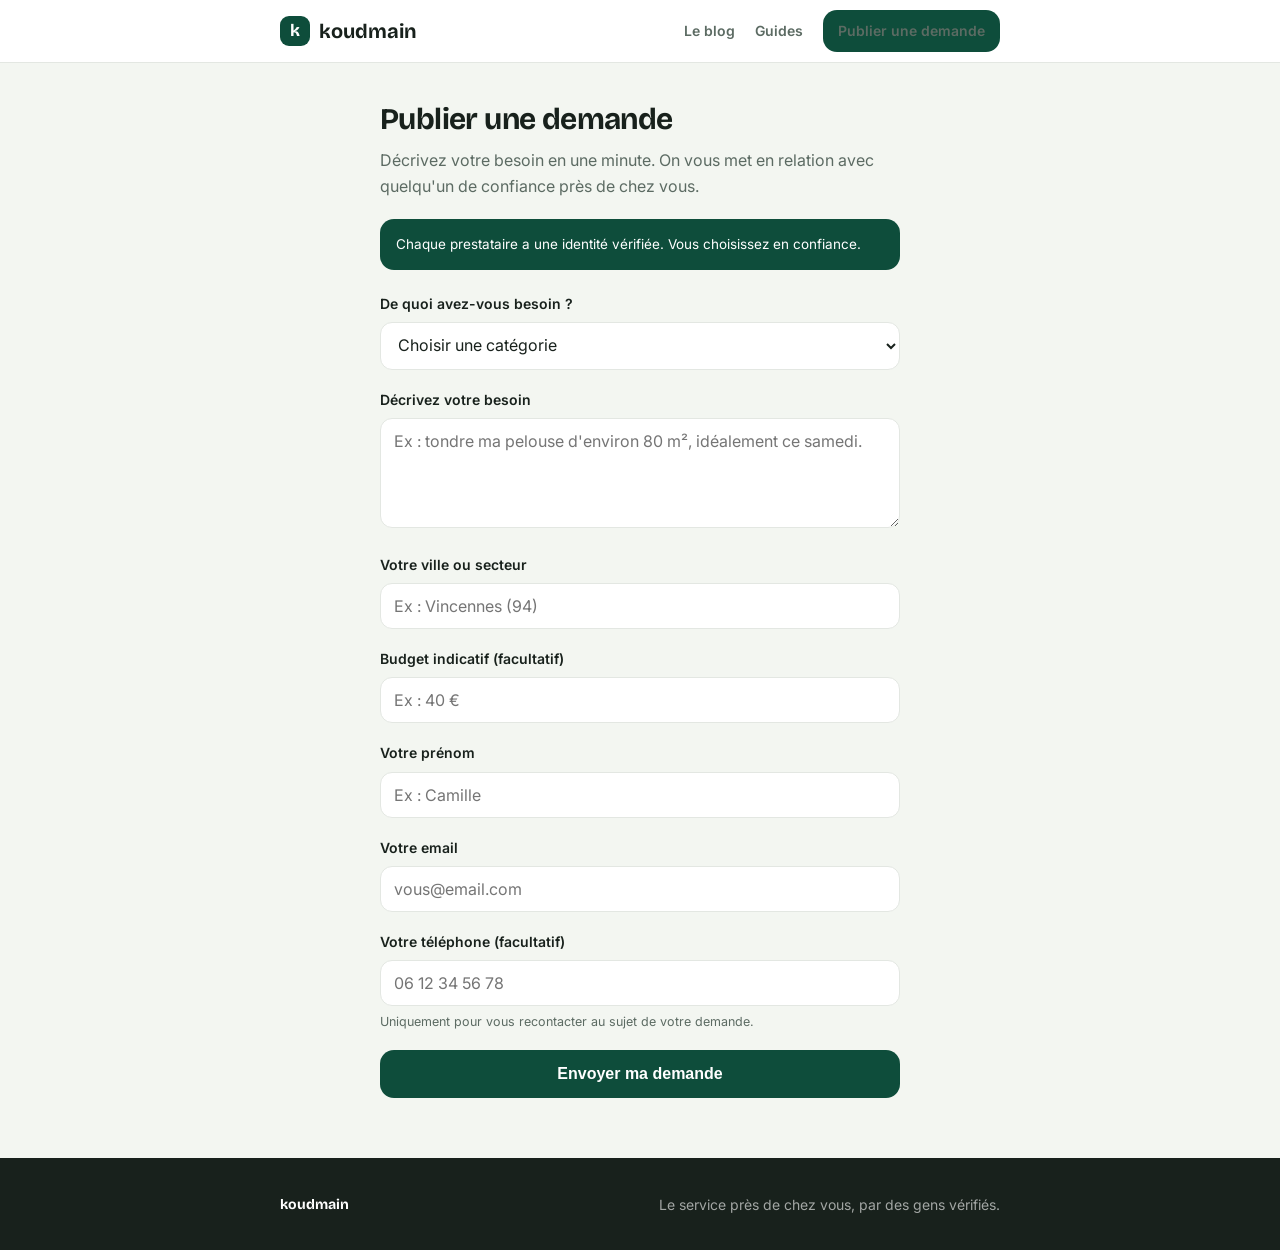
==== demande.html @ 16793ed7 "Add files via upload" ====
<!DOCTYPE html>
<html lang="fr">
<head>
<meta charset="utf-8">
<meta name="viewport" content="width=device-width, initial-scale=1">
<title>Publier une demande de service près de chez vous</title>
<meta name="description" content="Décrivez votre besoin en une minute. Un coup de main de confiance près de chez vous, par des gens vérifiés.">
<link rel="canonical" href="https://koudmain.app/demande.html">
<meta property="og:type" content="website">
<meta property="og:title" content="Publier une demande de service près de chez vous">
<meta property="og:description" content="Décrivez votre besoin en une minute, on s'occupe du reste.">
<meta property="og:url" content="https://koudmain.app/demande.html">
<meta name="twitter:card" content="summary_large_image">
<link rel="preconnect" href="https://fonts.googleapis.com">
<link rel="preconnect" href="https://fonts.gstatic.com" crossorigin>
<link href="https://fonts.googleapis.com/css2?family=Bricolage+Grotesque:opsz,wght@12..96,600;12..96,700&family=Inter:wght@400;500;600;700&display=swap" rel="stylesheet">
<link rel="stylesheet" href="assets/style.css">
<style>
.form-wrap{max-width:560px}
.field{margin-bottom:18px}
.field label{display:block;font-size:14px;font-weight:600;color:var(--ink);margin-bottom:7px}
.field input,.field select,.field textarea{width:100%;border:1.5px solid var(--line);border-radius:12px;padding:12px 13px;font-size:16px;font-family:inherit;color:var(--ink);background:var(--surface);outline:none}
.field input:focus,.field select:focus,.field textarea:focus{border-color:var(--pine)}
.field textarea{min-height:110px;resize:vertical}
.field .hint{font-size:12.5px;color:var(--muted);margin-top:6px}
.submit{width:100%;background:var(--pine);color:#fff;border:none;border-radius:14px;padding:15px;font-size:16px;font-weight:600;cursor:pointer}
.submit:hover{filter:brightness(1.05)}
.hp{position:absolute;left:-9999px}
.reassure{display:flex;gap:10px;align-items:center;background:var(--pine);color:#fff;border-radius:14px;padding:14px 16px;margin-bottom:22px;font-size:13.5px}
</style>
</head>
<body>
<header class="site">
<div class="wrap">
<a class="logo" href="index.html"><span class="mark">k</span><span class="name">koudmain</span></a>
<nav class="nav">
<a href="index.html">Le blog</a>
<a href="guides/service-a-domicile-de-confiance.html">Guides</a>
<a class="btn" href="/demande.html">Publier une demande</a>
</nav>
</div>
</header>

<main>
<div class="wrap form-wrap">
<h1 class="disp" style="font-size:30px;margin:6px 0 10px">Publier une demande</h1>
<p style="color:var(--muted);font-size:16px;margin:0 0 20px">Décrivez votre besoin en une minute. On vous met en relation avec quelqu'un de confiance près de chez vous.</p>

<div class="reassure"><span>Chaque prestataire a une identité vérifiée. Vous choisissez en confiance.</span></div>

<form name="demande" method="POST" action="/merci.html" data-netlify="true" netlify-honeypot="bot-field">
<input type="hidden" name="form-name" value="demande">
<p class="hp"><label>Ne pas remplir : <input name="bot-field"></label></p>

<div class="field">
<label for="categorie">De quoi avez-vous besoin ?</label>
<select id="categorie" name="categorie" required>
<option value="">Choisir une catégorie</option>
<option>Jardinage</option>
<option>Bricolage</option>
<option>Ménage</option>
<option>Déménagement</option>
<option>Réparation</option>
<option>Entretien auto</option>
<option>Ongles et soins</option>
<option>Autre</option>
</select>
</div>

<div class="field">
<label for="description">Décrivez votre besoin</label>
<textarea id="description" name="description" placeholder="Ex : tondre ma pelouse d'environ 80 m², idéalement ce samedi." required></textarea>
</div>

<div class="field">
<label for="ville">Votre ville ou secteur</label>
<input id="ville" name="ville" type="text" placeholder="Ex : Vincennes (94)" required>
</div>

<div class="field">
<label for="budget">Budget indicatif (facultatif)</label>
<input id="budget" name="budget" type="text" placeholder="Ex : 40 €">
</div>

<div class="field">
<label for="prenom">Votre prénom</label>
<input id="prenom" name="prenom" type="text" placeholder="Ex : Camille" required>
</div>

<div class="field">
<label for="email">Votre email</label>
<input id="email" name="email" type="email" placeholder="vous@email.com" required>
</div>

<div class="field">
<label for="telephone">Votre téléphone (facultatif)</label>
<input id="telephone" name="telephone" type="tel" placeholder="06 12 34 56 78">
<div class="hint">Uniquement pour vous recontacter au sujet de votre demande.</div>
</div>

<button type="submit" class="submit">Envoyer ma demande</button>
</form>
</div>
</main>

<footer class="site">
<div class="wrap">
<div><span class="name" style="font-family:'Bricolage Grotesque',sans-serif;font-weight:700">koudmain</span></div>
<div class="muted">Le service près de chez vous, par des gens vérifiés.</div>
</div>
</footer>
</body>
</html>
---- assets/style.css ----
:root{--ink:#18211C;--pine:#0E4D3B;--honey:#E9A33C;--paper:#F3F6F1;--surface:#fff;--line:#E3E7E2;--muted:#5C6B63}
*{box-sizing:border-box}
html{scroll-behavior:smooth}
body{margin:0;font-family:'Inter',system-ui,-apple-system,sans-serif;color:var(--ink);background:var(--paper);line-height:1.65;-webkit-font-smoothing:antialiased}
.wrap{max-width:760px;margin:0 auto;padding:0 20px}
.disp{font-family:'Bricolage Grotesque','Inter',sans-serif;font-weight:700;letter-spacing:-0.02em}
a{color:var(--pine)}
img{max-width:100%}

header.site{background:var(--surface);border-bottom:1px solid var(--line);position:sticky;top:0;z-index:10}
header.site .wrap{display:flex;align-items:center;gap:10px;height:62px}
.logo{display:flex;align-items:center;gap:9px;text-decoration:none;color:var(--ink)}
.logo .mark{width:30px;height:30px;border-radius:9px;background:var(--pine);display:flex;align-items:center;justify-content:center;color:#fff;font-family:'Bricolage Grotesque',sans-serif;font-weight:700;font-size:17px}
.logo .name{font-family:'Bricolage Grotesque',sans-serif;font-weight:700;font-size:20px}
.nav{margin-left:auto;display:flex;gap:20px;align-items:center}
.nav a{color:var(--muted);text-decoration:none;font-size:14px;font-weight:600}
.nav a:hover{color:var(--pine)}
.nav .btn{padding:9px 15px;font-size:14px}

.btn{display:inline-flex;align-items:center;gap:8px;background:var(--pine);color:#fff;text-decoration:none;font-weight:600;padding:13px 20px;border-radius:14px;font-size:15px;border:none;cursor:pointer}
.btn.honey{background:var(--honey);color:var(--ink)}
.btn:hover{filter:brightness(1.05)}

.hero{background:var(--surface);border-bottom:1px solid var(--line);padding:48px 0 40px}
.pill{display:inline-flex;gap:6px;align-items:center;background:var(--pine);color:#fff;border-radius:999px;padding:6px 13px;font-size:12px;font-weight:600;margin-bottom:16px}
.hero h1{font-size:38px;line-height:1.08;margin:0 0 14px}
.hero p{font-size:17px;color:var(--muted);max-width:560px;margin:0}

main{padding:34px 0 40px}
.crumb{font-size:13px;color:var(--muted);margin-bottom:18px}
.crumb a{text-decoration:none}
h1.disp{font-size:33px;line-height:1.12;margin:0 0 12px}
.meta{color:var(--muted);font-size:14px;margin:0 0 26px}
article h2{font-family:'Bricolage Grotesque',sans-serif;font-weight:700;font-size:23px;margin:34px 0 10px;letter-spacing:-0.01em}
article h3{font-family:'Bricolage Grotesque',sans-serif;font-weight:700;font-size:18px;margin:24px 0 8px}
article p{font-size:17px;margin:0 0 16px}
article ul{font-size:17px;padding-left:22px;margin:0 0 16px}
article li{margin-bottom:9px}
article strong{font-weight:600}

.cta{background:var(--pine);color:#fff;border-radius:20px;padding:26px;margin:38px 0;text-align:center}
.cta h3{font-family:'Bricolage Grotesque',sans-serif;font-weight:700;font-size:21px;margin:0 0 8px}
.cta p{opacity:.85;margin:0 0 18px;font-size:15px}

.grid{margin-top:6px}
.card{display:block;background:var(--surface);border:1px solid var(--line);border-radius:18px;padding:22px;text-decoration:none;color:inherit;margin-bottom:16px;transition:transform .1s ease,box-shadow .15s ease}
.card:hover{transform:translateY(-2px);box-shadow:0 8px 24px rgba(0,0,0,.06)}
.card .tag{color:var(--pine);font-weight:700;font-size:12px;text-transform:uppercase;letter-spacing:.04em}
.card h3{font-family:'Bricolage Grotesque',sans-serif;font-weight:700;font-size:19px;margin:7px 0}
.card p{color:var(--muted);font-size:15px;margin:0}
.section-title{font-family:'Bricolage Grotesque',sans-serif;font-weight:700;font-size:22px;margin:8px 0 16px}

.related{border-top:1px solid var(--line);margin-top:42px;padding-top:24px}
.related .section-title{font-size:18px}

.trust{background:var(--pine);color:#fff;border-radius:16px;padding:18px 20px;display:flex;gap:12px;align-items:center;margin:6px 0 4px}
.trust .t{font-weight:600;font-size:15px}
.trust .s{opacity:.85;font-size:13px}

footer.site{background:var(--ink);color:#fff;padding:34px 0;margin-top:20px}
footer.site a{color:var(--honey);text-decoration:none}
footer .wrap{display:flex;flex-wrap:wrap;gap:14px;align-items:center;justify-content:space-between;font-size:14px}
footer .muted{color:rgba(255,255,255,.6)}

@media(max-width:560px){.hero h1{font-size:30px}h1.disp{font-size:27px}.nav a:not(.btn){display:none}}
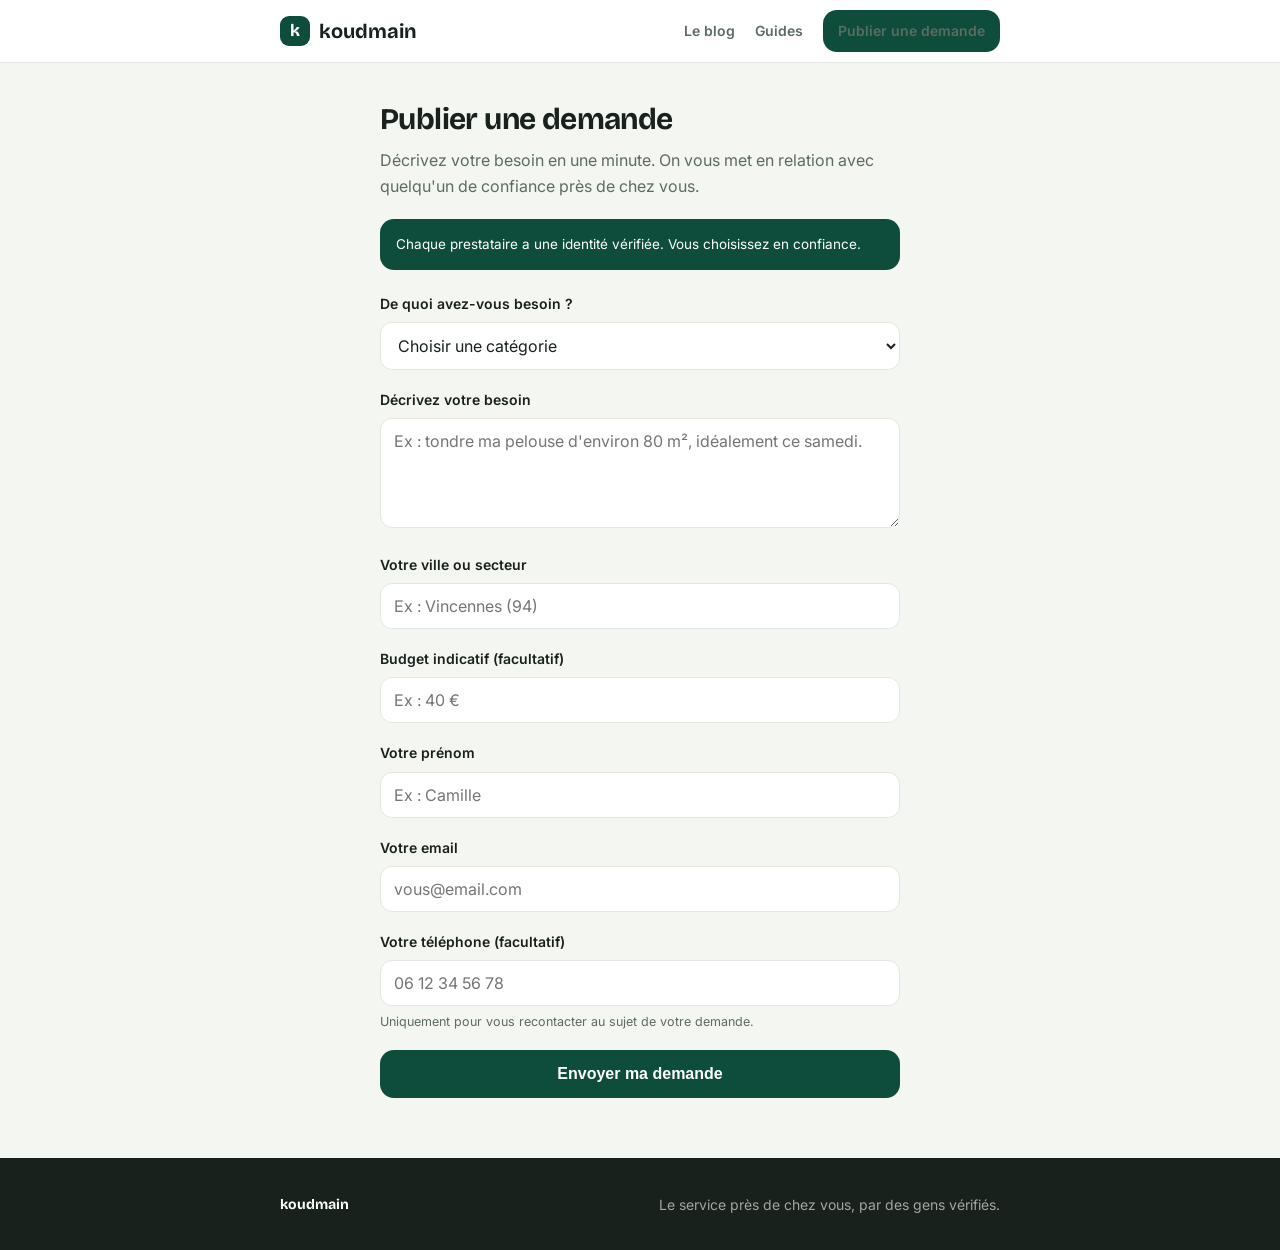
==== commit 857851b4: "Refactor form and add submission script Updated form element ID and added JavaScript for form submis" ====
--- a/demande.html
+++ b/demande.html
@@ -48,7 +48,7 @@
 
 <div class="reassure"><span>Chaque prestataire a une identité vérifiée. Vous choisissez en confiance.</span></div>
 
-<form name="demande" method="POST" action="/merci.html" data-netlify="true" netlify-honeypot="bot-field">
+<form id="demandeForm" name="demande" method="POST" action="/merci.html" data-netlify="true" netlify-honeypot="bot-field">
 <input type="hidden" name="form-name" value="demande">
 <p class="hp"><label>Ne pas remplir : <input name="bot-field"></label></p>
 
@@ -109,5 +109,25 @@
 <div class="muted">Le service près de chez vous, par des gens vérifiés.</div>
 </div>
 </footer>
+<script>
+const SUPABASE_URL = "https://ymbxmfgqzuewdhsrrbsn.supabase.co";
+const SUPABASE_KEY = "sb_publishable_Pkk9pCdw4UJhiBHwoPYCZQ_VsHzaiqT";
+const kdForm = document.getElementById("demandeForm");
+kdForm.addEventListener("submit", async function (e) {
+  e.preventDefault();
+  const btn = kdForm.querySelector("button[type=submit]");
+  if (btn) { btn.disabled = true; btn.textContent = "Envoi en cours..."; }
+  const d = Object.fromEntries(new FormData(kdForm).entries());
+  const demande = { categorie: d.categorie || null, description: d.description || null, ville: d.ville || null, budget: d.budget || null, prenom: d.prenom || null, email: d.email || null, telephone: d.telephone || null, source: "site" };
+  try {
+    await fetch(SUPABASE_URL + "/rest/v1/demandes", { method: "POST", headers: { "apikey": SUPABASE_KEY, "Content-Type": "application/json", "Prefer": "return=minimal" }, body: JSON.stringify(demande) });
+  } catch (err) {}
+  try {
+    const enc = new URLSearchParams(new FormData(kdForm)).toString();
+    await fetch("/", { method: "POST", headers: { "Content-Type": "application/x-www-form-urlencoded" }, body: enc });
+  } catch (err) {}
+  window.location.href = "/merci.html";
+});
+</script>
 </body>
 </html>
